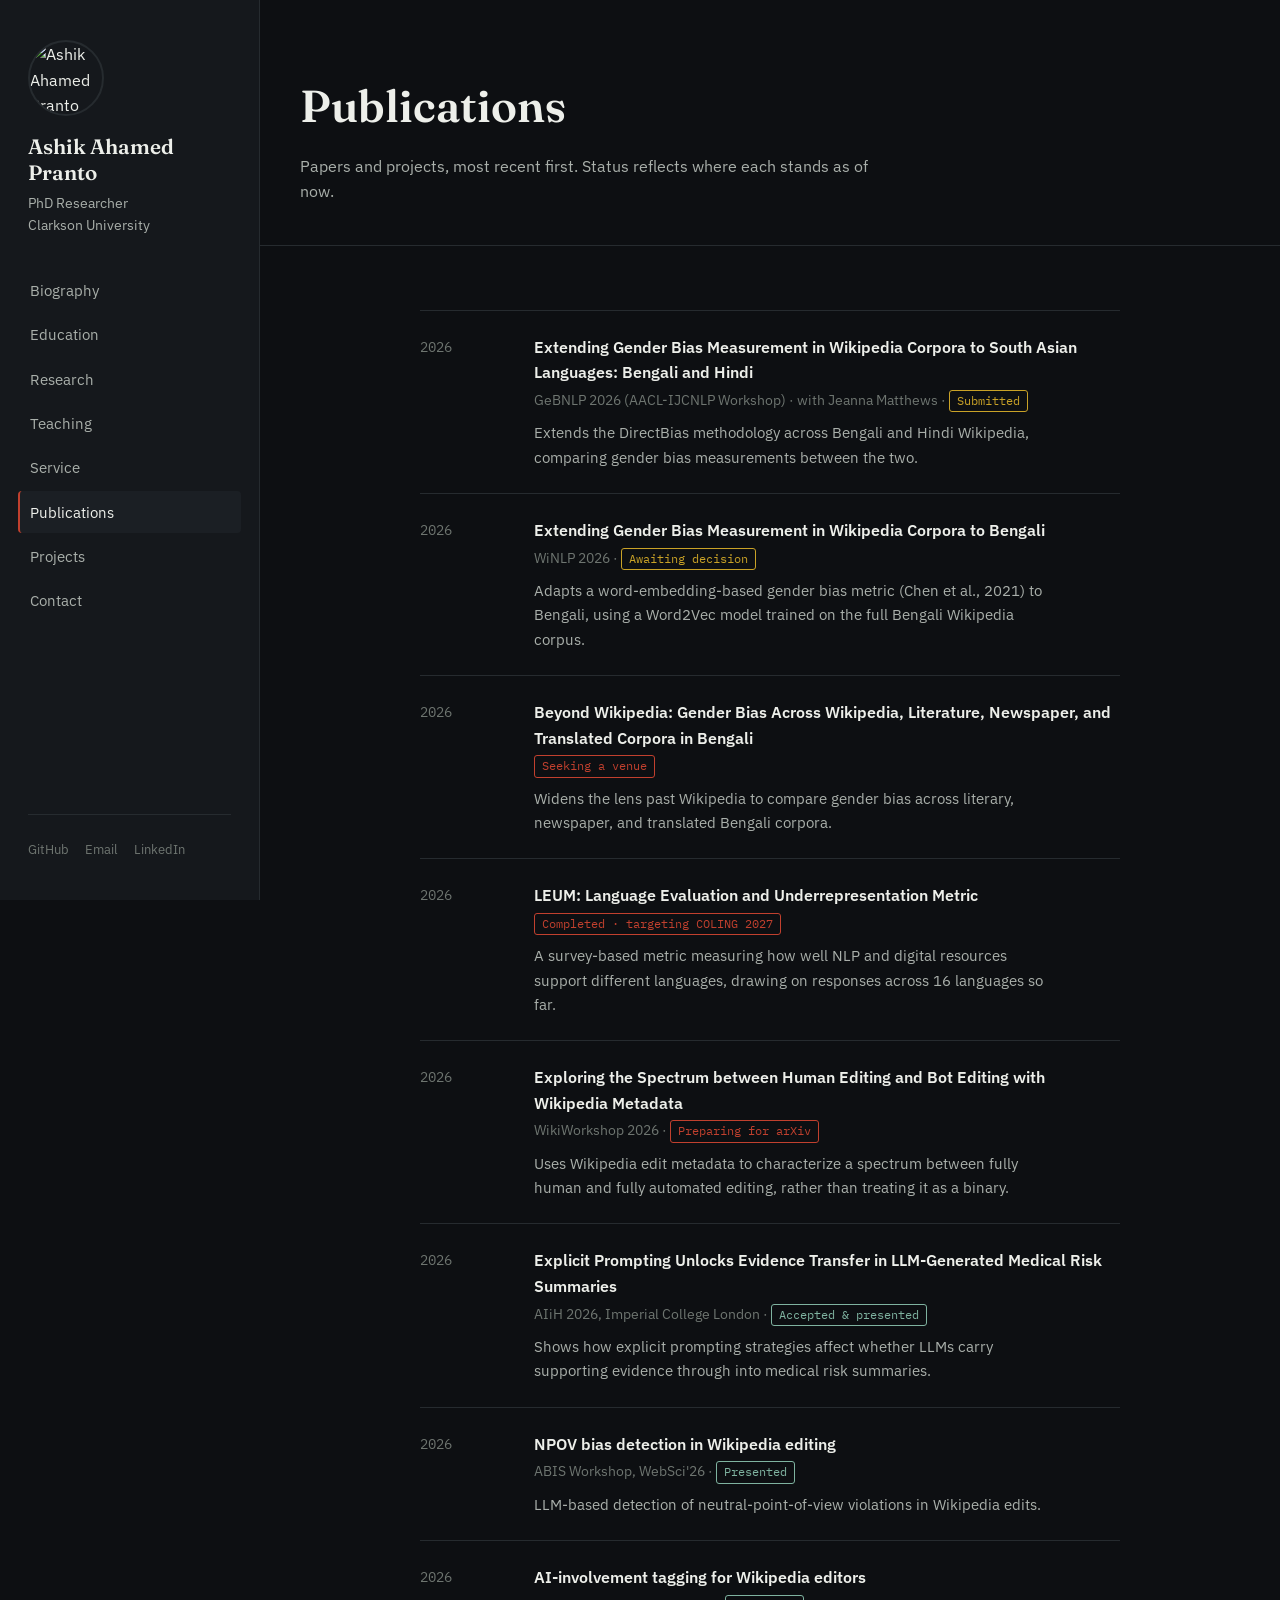
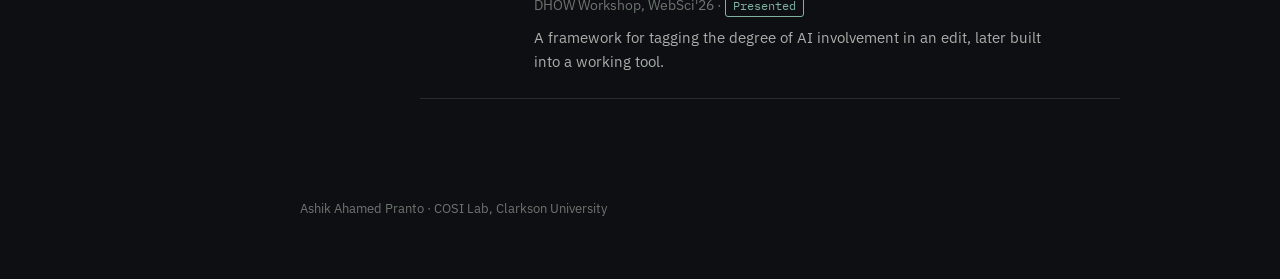
==== publications.html @ 3c4c7a79 "full 8-section site with contact form" ====
<!DOCTYPE html>
<html lang="en">
<head>
<meta charset="UTF-8">
<meta name="viewport" content="width=device-width, initial-scale=1, viewport-fit=cover">
<title>Publications — Ashik Ahamed Pranto</title>
<link rel="stylesheet" href="style.css">
</head>
<body>
<div class="layout">

  <aside class="sidebar">
    <img class="portrait" src="images/profile.jpg" alt="Ashik Ahamed Pranto">
    <p class="name">Ashik Ahamed<br>Pranto</p>
    <p class="role">PhD Researcher<br>Clarkson University</p>
    <nav>
      <a href="index.html">Biography</a>
      <a href="education.html">Education</a>
      <a href="research.html">Research</a>
      <a href="teaching.html">Teaching</a>
      <a href="service.html">Service</a>
      <a href="publications.html" class="active">Publications</a>
      <a href="projects.html">Projects</a>
      <a href="contact.html">Contact</a>
    </nav>
    <div class="social">
      <a href="https://github.com/Ashikahamedpranto">GitHub</a>
      <a href="mailto:youremail@clarkson.edu">Email</a>
      <a href="#">LinkedIn</a>
    </div>
  </aside>

  <main>
    <div class="page-header">
      <h1>Publications</h1>
      <p>Papers and projects, most recent first. Status reflects where each stands as of now.</p>
    </div>

    <div class="wrap">
      <section class="page-section">
        <div class="ledger">

          <div class="entry">
            <div class="year">2026</div>
            <div>
              <p class="title">Extending Gender Bias Measurement in Wikipedia Corpora to South Asian Languages: Bengali and Hindi</p>
              <p class="meta">GeBNLP 2026 (AACL-IJCNLP Workshop) · with Jeanna Matthews · <span class="status pending">Submitted</span></p>
              <p class="desc">Extends the DirectBias methodology across Bengali and Hindi Wikipedia, comparing gender bias measurements between the two.</p>
            </div>
          </div>

          <div class="entry">
            <div class="year">2026</div>
            <div>
              <p class="title">Extending Gender Bias Measurement in Wikipedia Corpora to Bengali</p>
              <p class="meta">WiNLP 2026 · <span class="status pending">Awaiting decision</span></p>
              <p class="desc">Adapts a word-embedding-based gender bias metric (Chen et al., 2021) to Bengali, using a Word2Vec model trained on the full Bengali Wikipedia corpus.</p>
            </div>
          </div>

          <div class="entry">
            <div class="year">2026</div>
            <div>
              <p class="title">Beyond Wikipedia: Gender Bias Across Wikipedia, Literature, Newspaper, and Translated Corpora in Bengali</p>
              <p class="meta"><span class="status progress">Seeking a venue</span></p>
              <p class="desc">Widens the lens past Wikipedia to compare gender bias across literary, newspaper, and translated Bengali corpora.</p>
            </div>
          </div>

          <div class="entry">
            <div class="year">2026</div>
            <div>
              <p class="title">LEUM: Language Evaluation and Underrepresentation Metric</p>
              <p class="meta"><span class="status progress">Completed · targeting COLING 2027</span></p>
              <p class="desc">A survey-based metric measuring how well NLP and digital resources support different languages, drawing on responses across 16 languages so far.</p>
            </div>
          </div>

          <div class="entry">
            <div class="year">2026</div>
            <div>
              <p class="title">Exploring the Spectrum between Human Editing and Bot Editing with Wikipedia Metadata</p>
              <p class="meta">WikiWorkshop 2026 · <span class="status progress">Preparing for arXiv</span></p>
              <p class="desc">Uses Wikipedia edit metadata to characterize a spectrum between fully human and fully automated editing, rather than treating it as a binary.</p>
            </div>
          </div>

          <div class="entry">
            <div class="year">2026</div>
            <div>
              <p class="title">Explicit Prompting Unlocks Evidence Transfer in LLM-Generated Medical Risk Summaries</p>
              <p class="meta">AIiH 2026, Imperial College London · <span class="status accepted">Accepted &amp; presented</span></p>
              <p class="desc">Shows how explicit prompting strategies affect whether LLMs carry supporting evidence through into medical risk summaries.</p>
            </div>
          </div>

          <div class="entry">
            <div class="year">2026</div>
            <div>
              <p class="title">NPOV bias detection in Wikipedia editing</p>
              <p class="meta">ABIS Workshop, WebSci'26 · <span class="status accepted">Presented</span></p>
              <p class="desc">LLM-based detection of neutral-point-of-view violations in Wikipedia edits.</p>
            </div>
          </div>

          <div class="entry">
            <div class="year">2026</div>
            <div>
              <p class="title">AI-involvement tagging for Wikipedia editors</p>
              <p class="meta">DHOW Workshop, WebSci'26 · <span class="status accepted">Presented</span></p>
              <p class="desc">A framework for tagging the degree of AI involvement in an edit, later built into a working tool.</p>
            </div>
          </div>

        </div>
      </section>
    </div>

    <footer class="site-footer">Ashik Ahamed Pranto · COSI Lab, Clarkson University</footer>
  </main>

</div>
</body>
</html>
---- style.css ----
/* Ashik — academic site. Dark, bold direction, grounded in his research
   (multilingual NLP bias, Wikipedia editing, script comparison). */

@import url('https://fonts.googleapis.com/css2?family=Fraunces:opsz,wght@9..144,300..900&family=IBM+Plex+Sans:wght@400;500;600&family=IBM+Plex+Mono:wght@400;500&family=Noto+Sans+Bengali:wght@400;500&family=Noto+Sans+Devanagari:wght@400;500&display=swap');

:root {
  --ink: #0D0F12;
  --surface: #15181C;
  --surface-raised: #1B1F24;
  --paper: #EDEFEA;
  --paper-soft: #A9AFAA;
  --paper-faint: #6E7570;
  --rule: #262B2F;
  --red: #C1402E;
  --gold: #C9A227;

  box-sizing: border-box;
  padding-top: env(safe-area-inset-top, 0px);
  padding-bottom: env(safe-area-inset-bottom, 0px);
}

* { box-sizing: border-box; }

html { scroll-padding-top: env(safe-area-inset-top, 0px); }

body {
  margin: 0;
  background: var(--ink);
  color: var(--paper);
  font-family: 'IBM Plex Sans', system-ui, sans-serif;
  line-height: 1.6;
  -webkit-font-smoothing: antialiased;
}

a { color: var(--paper); }
a:hover { color: var(--red); }
a:focus-visible, button:focus-visible { outline: 2px solid var(--gold); outline-offset: 3px; }

.layout {
  display: flex;
  min-height: 100vh;
}

/* ---------- Sidebar ---------- */

.sidebar {
  width: 260px;
  flex-shrink: 0;
  background: var(--surface);
  border-right: 1px solid var(--rule);
  padding: 40px 28px;
  display: flex;
  flex-direction: column;
  position: sticky;
  top: 0;
  height: 100vh;
}

.sidebar .portrait {
  width: 76px;
  height: 76px;
  border-radius: 50%;
  object-fit: cover;
  object-position: top center;
  border: 2px solid var(--rule);
  margin-bottom: 18px;
}

.sidebar .name {
  font-family: 'Fraunces', serif;
  font-weight: 600;
  font-size: 1.3rem;
  line-height: 1.25;
  margin: 0 0 6px;
}

.sidebar .role {
  color: var(--paper-soft);
  font-size: 0.88rem;
  margin: 0 0 32px;
}

.sidebar nav {
  display: flex;
  flex-direction: column;
  gap: 2px;
  margin-bottom: auto;
}

.sidebar nav a {
  display: block;
  padding: 9px 10px;
  margin: 0 -10px;
  border-radius: 4px;
  text-decoration: none;
  color: var(--paper-soft);
  font-size: 0.95rem;
  border-left: 2px solid transparent;
}

.sidebar nav a:hover {
  color: var(--paper);
  background: var(--surface-raised);
}

.sidebar nav a.active {
  color: var(--paper);
  border-left-color: var(--red);
  background: var(--surface-raised);
}

.sidebar .social {
  display: flex;
  gap: 16px;
  padding-top: 24px;
  border-top: 1px solid var(--rule);
}

.sidebar .social a {
  color: var(--paper-faint);
  font-size: 0.82rem;
  text-decoration: none;
}
.sidebar .social a:hover { color: var(--red); }

/* ---------- Main ---------- */

main { flex: 1; min-width: 0; }
.wrap { max-width: 780px; margin: 0 auto; padding: 0 40px; }

/* ---------- Hero (home page) ---------- */

.hero {
  position: relative;
  padding: 100px 40px 90px;
  overflow: hidden;
  border-bottom: 1px solid var(--rule);
}

.hero-texture {
  position: absolute;
  inset: 0;
  pointer-events: none;
  opacity: 0.10;
  font-family: 'Noto Sans Bengali', 'Noto Sans Devanagari', serif;
  font-size: 5.5rem;
  line-height: 1.1;
  color: var(--paper);
  overflow: hidden;
  white-space: nowrap;
  transform: rotate(-4deg) scale(1.2);
  z-index: 0;
}

.hero-inner {
  position: relative;
  z-index: 1;
  display: grid;
  grid-template-columns: 1.3fr 0.9fr;
  gap: 48px;
  align-items: center;
  max-width: 980px;
}

.hero h1 {
  font-family: 'Fraunces', serif;
  font-weight: 700;
  font-size: clamp(2.6rem, 5.5vw, 4.2rem);
  line-height: 1.02;
  letter-spacing: -0.01em;
  margin: 0 0 22px;
}

.hero .tagline {
  font-size: 1.15rem;
  color: var(--paper-soft);
  max-width: 46ch;
  margin: 0 0 28px;
}

.hero .tagline strong { color: var(--paper); font-weight: 600; }

.hero .cta-row { display: flex; gap: 14px; flex-wrap: wrap; }

.btn {
  display: inline-block;
  padding: 12px 22px;
  border-radius: 3px;
  font-size: 0.95rem;
  font-weight: 500;
  text-decoration: none;
  border: 1px solid var(--rule);
}
.btn-solid { background: var(--red); color: var(--ink); border-color: var(--red); }
.btn-solid:hover { background: #a63524; color: var(--ink); }
.btn-outline { color: var(--paper); }
.btn-outline:hover { border-color: var(--paper-soft); color: var(--paper); }

.hero-portrait {
  position: relative;
  aspect-ratio: 4 / 5;
  border-radius: 4px;
  overflow: hidden;
  border: 1px solid var(--rule);
}

.hero-portrait img {
  width: 100%;
  height: 100%;
  object-fit: cover;
  filter: grayscale(1) contrast(1.08);
}

.hero-portrait::after {
  content: "";
  position: absolute;
  inset: 0;
  background: linear-gradient(160deg, rgba(193,64,46,0.28), rgba(13,15,18,0.15) 55%, rgba(13,15,18,0.55));
  mix-blend-mode: multiply;
}

/* ---------- Sections ---------- */

section.page-section {
  padding: 64px 0;
  border-bottom: 1px solid var(--rule);
}
section.page-section:last-of-type { border-bottom: none; }

.page-section h2 {
  font-family: 'Fraunces', serif;
  font-weight: 600;
  font-size: 1.7rem;
  margin: 0 0 22px;
}

.page-section .lede {
  color: var(--paper-soft);
  max-width: 62ch;
  margin: 0 0 30px;
}

.bio p { max-width: 66ch; margin: 0 0 16px; color: var(--paper-soft); }
.bio p:last-child { margin-bottom: 0; }
.bio strong { color: var(--paper); }

/* page header for non-home pages */
.page-header {
  padding: 70px 40px 40px;
  border-bottom: 1px solid var(--rule);
}
.page-header h1 {
  font-family: 'Fraunces', serif;
  font-weight: 600;
  font-size: clamp(2rem, 4vw, 2.8rem);
  margin: 0 0 12px;
}
.page-header p { color: var(--paper-soft); max-width: 60ch; margin: 0; }

/* ---------- Publications ledger ---------- */

.ledger { border-top: 1px solid var(--rule); }

.entry {
  display: grid;
  grid-template-columns: 90px 1fr;
  gap: 4px 24px;
  padding: 24px 0;
  border-bottom: 1px solid var(--rule);
}

.entry .year {
  font-family: 'IBM Plex Mono', monospace;
  font-size: 0.85rem;
  color: var(--paper-faint);
  padding-top: 2px;
}

.entry .title { font-weight: 600; margin: 0 0 4px; color: var(--paper); }
.entry .meta { font-size: 0.85rem; color: var(--paper-faint); margin: 0 0 8px; }
.entry .desc { color: var(--paper-soft); font-size: 0.95rem; max-width: 58ch; margin: 0; }

.status {
  display: inline-block;
  font-size: 0.72rem;
  font-family: 'IBM Plex Mono', monospace;
  padding: 1px 7px;
  border-radius: 3px;
  border: 1px solid currentColor;
}
.status.accepted { color: #7FB3A0; }
.status.pending  { color: var(--gold); }
.status.progress { color: var(--red); }

/* ---------- Teaching ---------- */

.course {
  display: grid;
  grid-template-columns: 1fr auto;
  gap: 4px 16px;
  padding: 20px 0;
  border-bottom: 1px solid var(--rule);
  align-items: baseline;
}
.course:first-child { border-top: 1px solid var(--rule); }
.course .name { font-weight: 600; color: var(--paper); }
.course .term {
  font-family: 'IBM Plex Mono', monospace;
  font-size: 0.82rem;
  color: var(--paper-faint);
  white-space: nowrap;
}
.course .role { grid-column: 1 / -1; color: var(--paper-soft); font-size: 0.92rem; }

/* ---------- Contact ---------- */

.contact-list {
  display: flex;
  flex-direction: column;
  gap: 12px;
  font-size: 1.05rem;
}
.contact-list a { border-bottom: 1px solid var(--rule); padding-bottom: 4px; }

footer.site-footer {
  padding: 36px 40px 60px;
  color: var(--paper-faint);
  font-size: 0.8rem;
}

/* ---------- Responsive ---------- */

@media (max-width: 860px) {
  .layout { flex-direction: column; }
  .sidebar {
    position: relative;
    width: 100%;
    height: auto;
    flex-direction: row;
    align-items: center;
    padding: 20px 24px;
    gap: 16px;
  }
  .sidebar .portrait { width: 44px; height: 44px; margin-bottom: 0; }
  .sidebar .name, .sidebar .role { display: none; }
  .sidebar nav { flex-direction: row; gap: 4px; margin: 0 0 0 auto; }
  .sidebar nav a { padding: 6px 10px; font-size: 0.85rem; }
  .sidebar .social { display: none; }

  .hero { padding: 56px 24px 48px; }
  .hero-inner { grid-template-columns: 1fr; }
  .hero-portrait { max-width: 260px; }
  .page-header { padding: 48px 24px 32px; }
  .wrap { padding: 0 24px; }
  .entry { grid-template-columns: 1fr; }
  .course { grid-template-columns: 1fr; }
  .course .term { order: 2; }
}
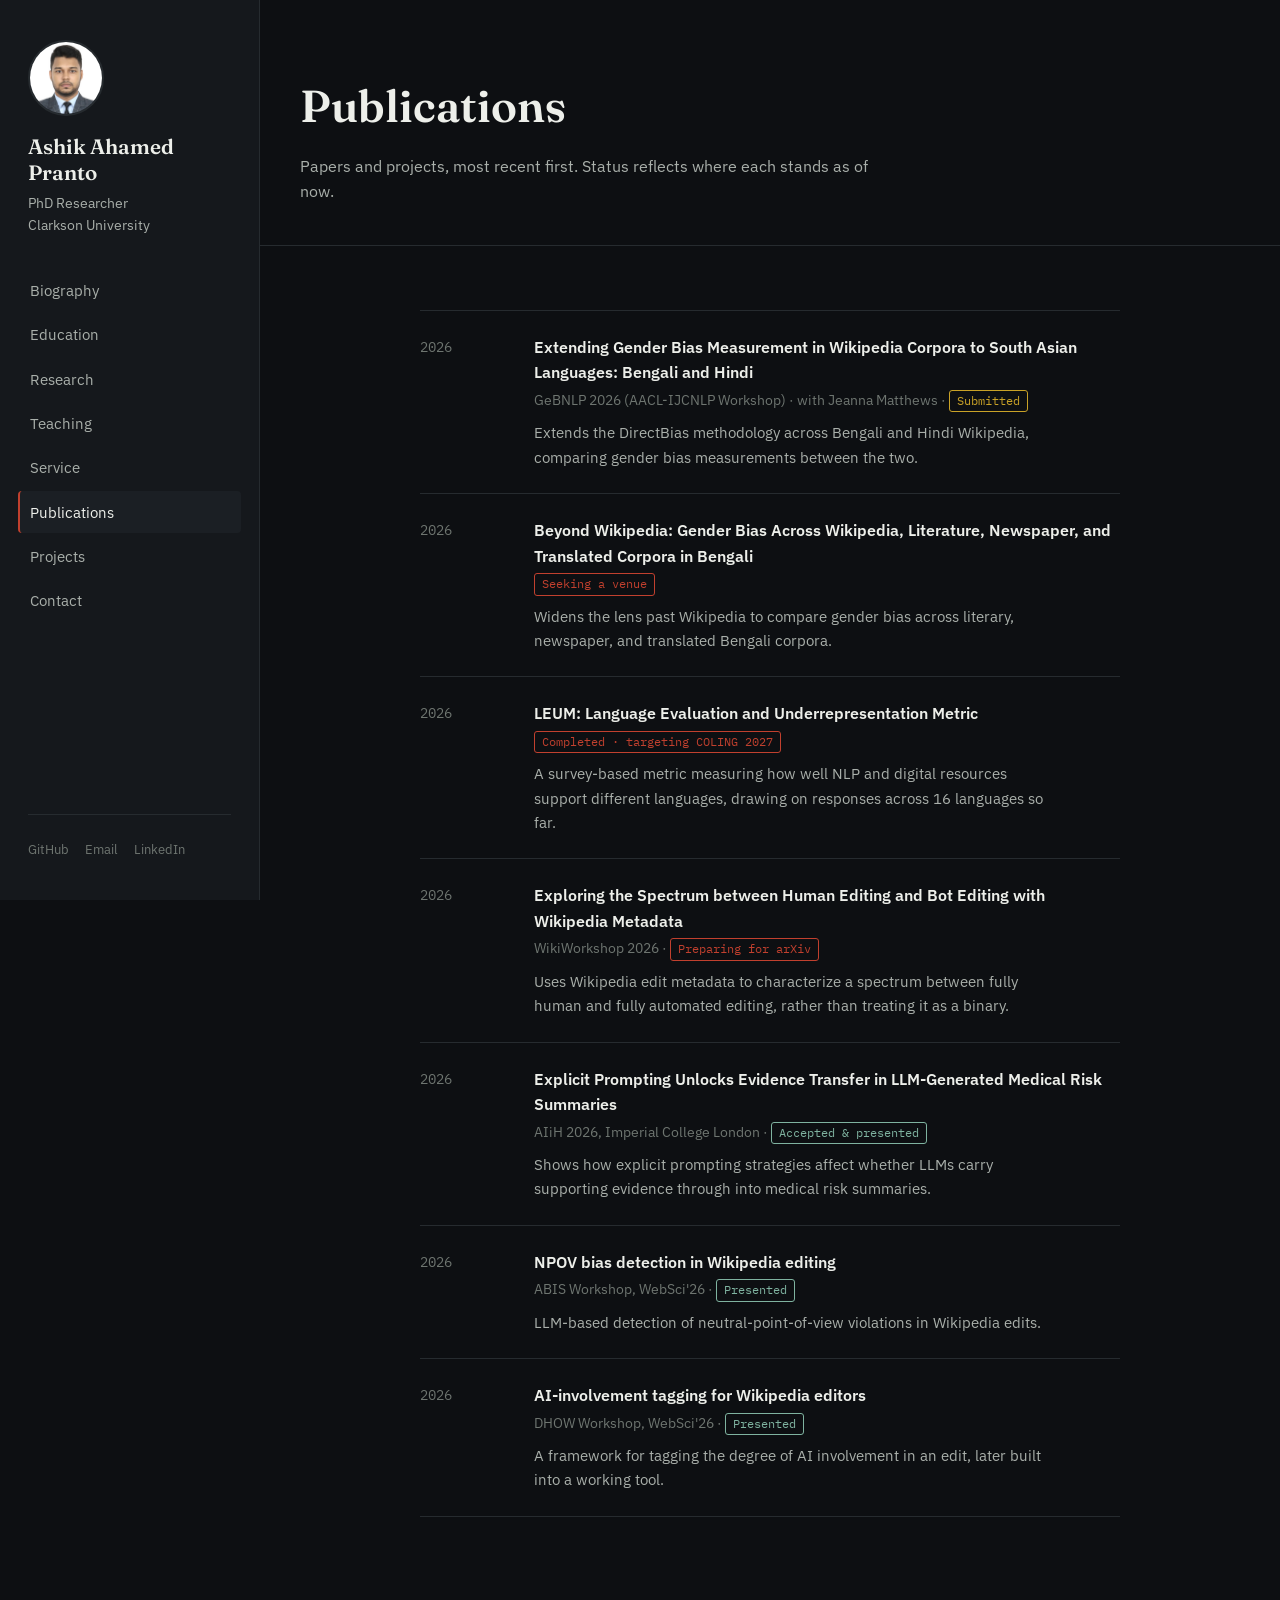
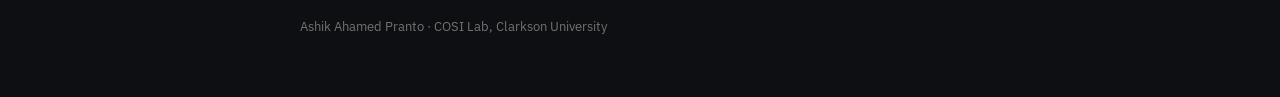
==== commit caf5e7c4: "remove WiNLP entry" ====
--- a/publications.html
+++ b/publications.html
@@ -49,14 +49,6 @@
             </div>
           </div>
 
-          <div class="entry">
-            <div class="year">2026</div>
-            <div>
-              <p class="title">Extending Gender Bias Measurement in Wikipedia Corpora to Bengali</p>
-              <p class="meta">WiNLP 2026 · <span class="status pending">Awaiting decision</span></p>
-              <p class="desc">Adapts a word-embedding-based gender bias metric (Chen et al., 2021) to Bengali, using a Word2Vec model trained on the full Bengali Wikipedia corpus.</p>
-            </div>
-          </div>
 
           <div class="entry">
             <div class="year">2026</div>
--- a/style.css
+++ b/style.css
@@ -355,4 +355,26 @@
   .entry { grid-template-columns: 1fr; }
   .course { grid-template-columns: 1fr; }
   .course .term { order: 2; }
-}+}
+
+
+/* ---------- Contact form ---------- */
+
+.contact-form { max-width: 480px; margin-top: 8px; }
+.form-row { margin-bottom: 18px; display: flex; flex-direction: column; gap: 6px; }
+.form-row label { font-size: 0.85rem; color: var(--paper-soft); }
+.form-row input, .form-row textarea {
+  background: var(--surface);
+  border: 1px solid var(--rule);
+  color: var(--paper);
+  font-family: 'IBM Plex Sans', sans-serif;
+  font-size: 0.95rem;
+  padding: 10px 12px;
+  border-radius: 3px;
+}
+.form-row input:focus, .form-row textarea:focus {
+  outline: 2px solid var(--gold);
+  outline-offset: 1px;
+  border-color: var(--gold);
+}
+.contact-form button { border: none; cursor: pointer; align-self: flex-start; }
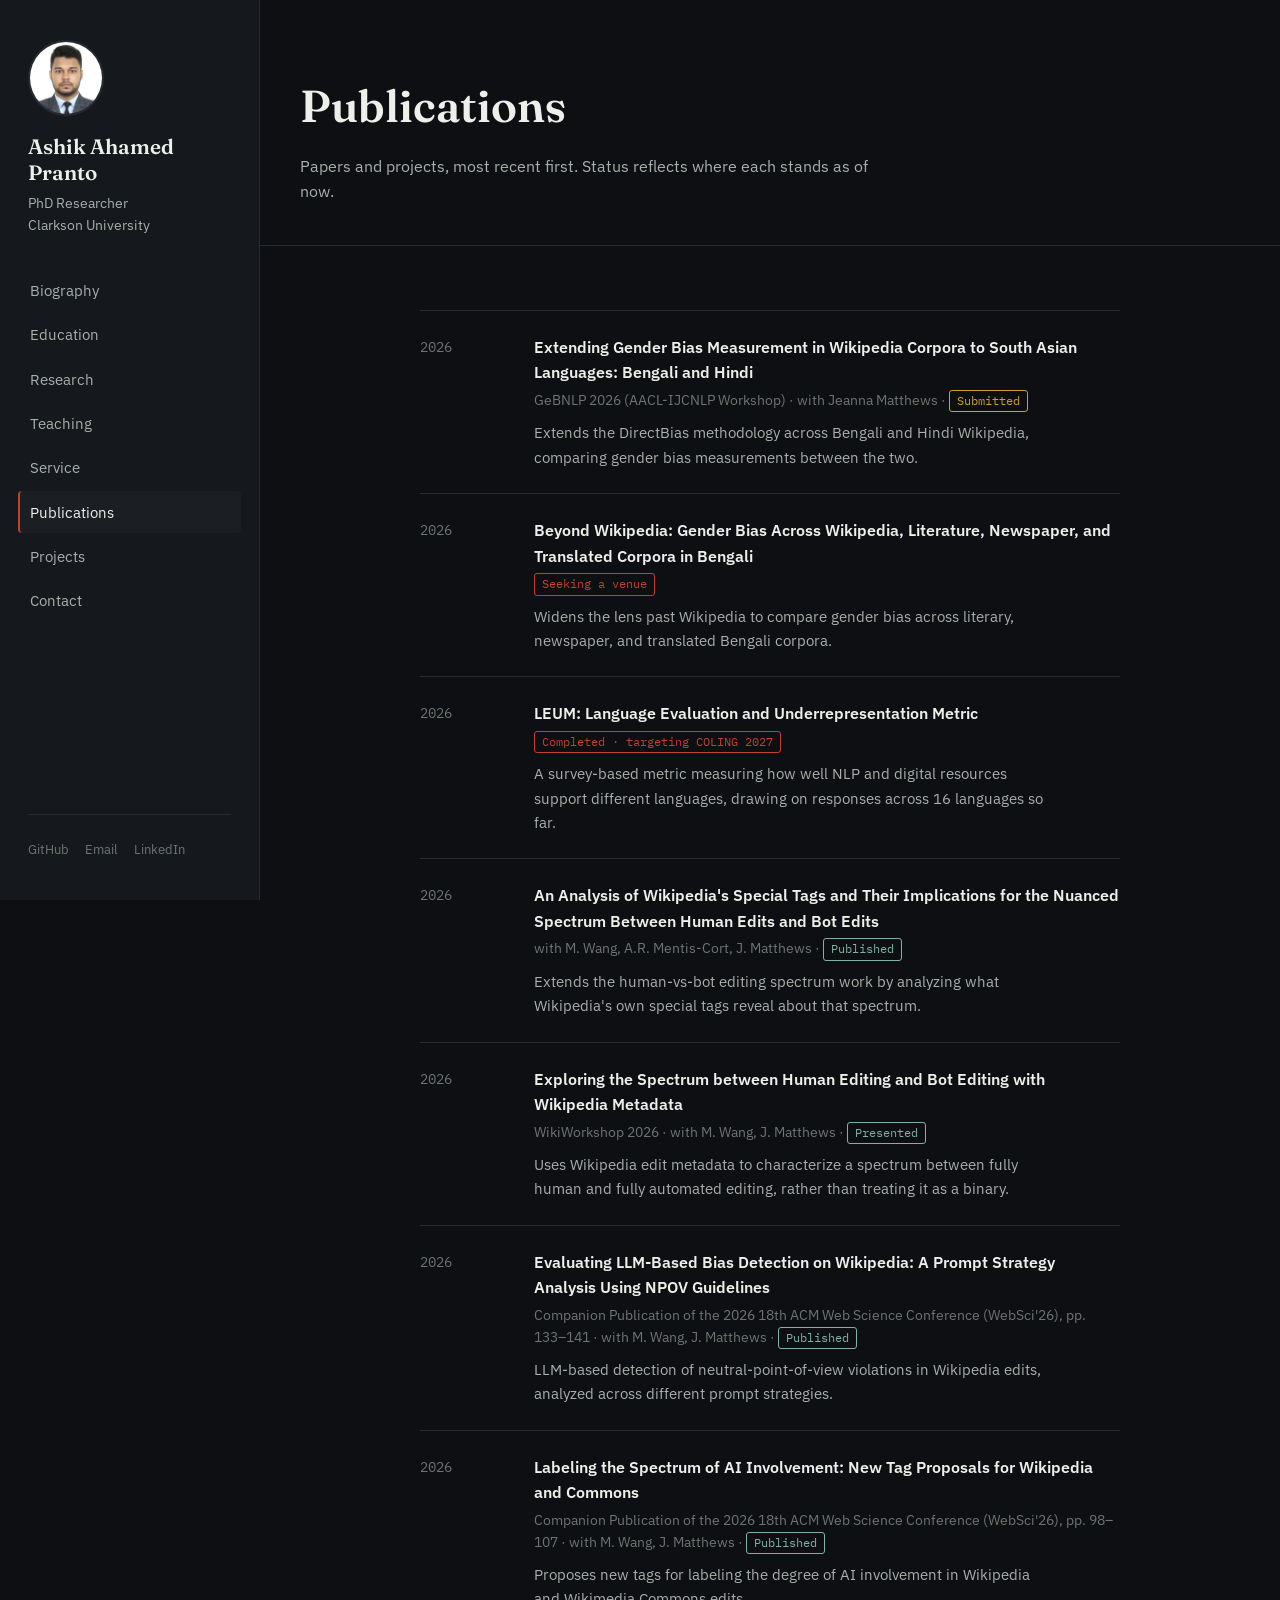
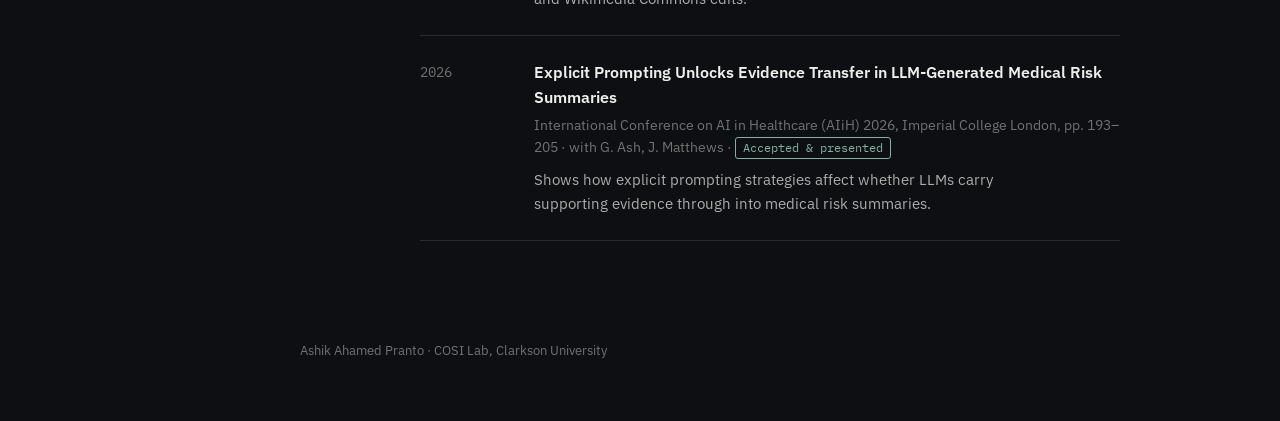
==== commit a8efc920: "update publications with real titles from Google Scholar" ====
--- a/publications.html
+++ b/publications.html
@@ -25,7 +25,7 @@
     </nav>
     <div class="social">
       <a href="https://github.com/Ashikahamedpranto">GitHub</a>
-      <a href="mailto:youremail@clarkson.edu">Email</a>
+      <a href="mailto:ahameda@clarkson.edu">Email</a>
       <a href="#">LinkedIn</a>
     </div>
   </aside>
@@ -49,7 +49,6 @@
             </div>
           </div>
 
-
           <div class="entry">
             <div class="year">2026</div>
             <div>
@@ -71,8 +70,17 @@
           <div class="entry">
             <div class="year">2026</div>
             <div>
+              <p class="title">An Analysis of Wikipedia's Special Tags and Their Implications for the Nuanced Spectrum Between Human Edits and Bot Edits</p>
+              <p class="meta">with M. Wang, A.R. Mentis-Cort, J. Matthews · <span class="status accepted">Published</span></p>
+              <p class="desc">Extends the human-vs-bot editing spectrum work by analyzing what Wikipedia's own special tags reveal about that spectrum.</p>
+            </div>
+          </div>
+
+          <div class="entry">
+            <div class="year">2026</div>
+            <div>
               <p class="title">Exploring the Spectrum between Human Editing and Bot Editing with Wikipedia Metadata</p>
-              <p class="meta">WikiWorkshop 2026 · <span class="status progress">Preparing for arXiv</span></p>
+              <p class="meta">WikiWorkshop 2026 · with M. Wang, J. Matthews · <span class="status accepted">Presented</span></p>
               <p class="desc">Uses Wikipedia edit metadata to characterize a spectrum between fully human and fully automated editing, rather than treating it as a binary.</p>
             </div>
           </div>
@@ -80,27 +88,27 @@
           <div class="entry">
             <div class="year">2026</div>
             <div>
-              <p class="title">Explicit Prompting Unlocks Evidence Transfer in LLM-Generated Medical Risk Summaries</p>
-              <p class="meta">AIiH 2026, Imperial College London · <span class="status accepted">Accepted &amp; presented</span></p>
-              <p class="desc">Shows how explicit prompting strategies affect whether LLMs carry supporting evidence through into medical risk summaries.</p>
+              <p class="title">Evaluating LLM-Based Bias Detection on Wikipedia: A Prompt Strategy Analysis Using NPOV Guidelines</p>
+              <p class="meta">Companion Publication of the 2026 18th ACM Web Science Conference (WebSci'26), pp. 133–141 · with M. Wang, J. Matthews · <span class="status accepted">Published</span></p>
+              <p class="desc">LLM-based detection of neutral-point-of-view violations in Wikipedia edits, analyzed across different prompt strategies.</p>
             </div>
           </div>
 
           <div class="entry">
             <div class="year">2026</div>
             <div>
-              <p class="title">NPOV bias detection in Wikipedia editing</p>
-              <p class="meta">ABIS Workshop, WebSci'26 · <span class="status accepted">Presented</span></p>
-              <p class="desc">LLM-based detection of neutral-point-of-view violations in Wikipedia edits.</p>
+              <p class="title">Labeling the Spectrum of AI Involvement: New Tag Proposals for Wikipedia and Commons</p>
+              <p class="meta">Companion Publication of the 2026 18th ACM Web Science Conference (WebSci'26), pp. 98–107 · with M. Wang, J. Matthews · <span class="status accepted">Published</span></p>
+              <p class="desc">Proposes new tags for labeling the degree of AI involvement in Wikipedia and Wikimedia Commons edits.</p>
             </div>
           </div>
 
           <div class="entry">
             <div class="year">2026</div>
             <div>
-              <p class="title">AI-involvement tagging for Wikipedia editors</p>
-              <p class="meta">DHOW Workshop, WebSci'26 · <span class="status accepted">Presented</span></p>
-              <p class="desc">A framework for tagging the degree of AI involvement in an edit, later built into a working tool.</p>
+              <p class="title">Explicit Prompting Unlocks Evidence Transfer in LLM-Generated Medical Risk Summaries</p>
+              <p class="meta">International Conference on AI in Healthcare (AIiH) 2026, Imperial College London, pp. 193–205 · with G. Ash, J. Matthews · <span class="status accepted">Accepted &amp; presented</span></p>
+              <p class="desc">Shows how explicit prompting strategies affect whether LLMs carry supporting evidence through into medical risk summaries.</p>
             </div>
           </div>
 
